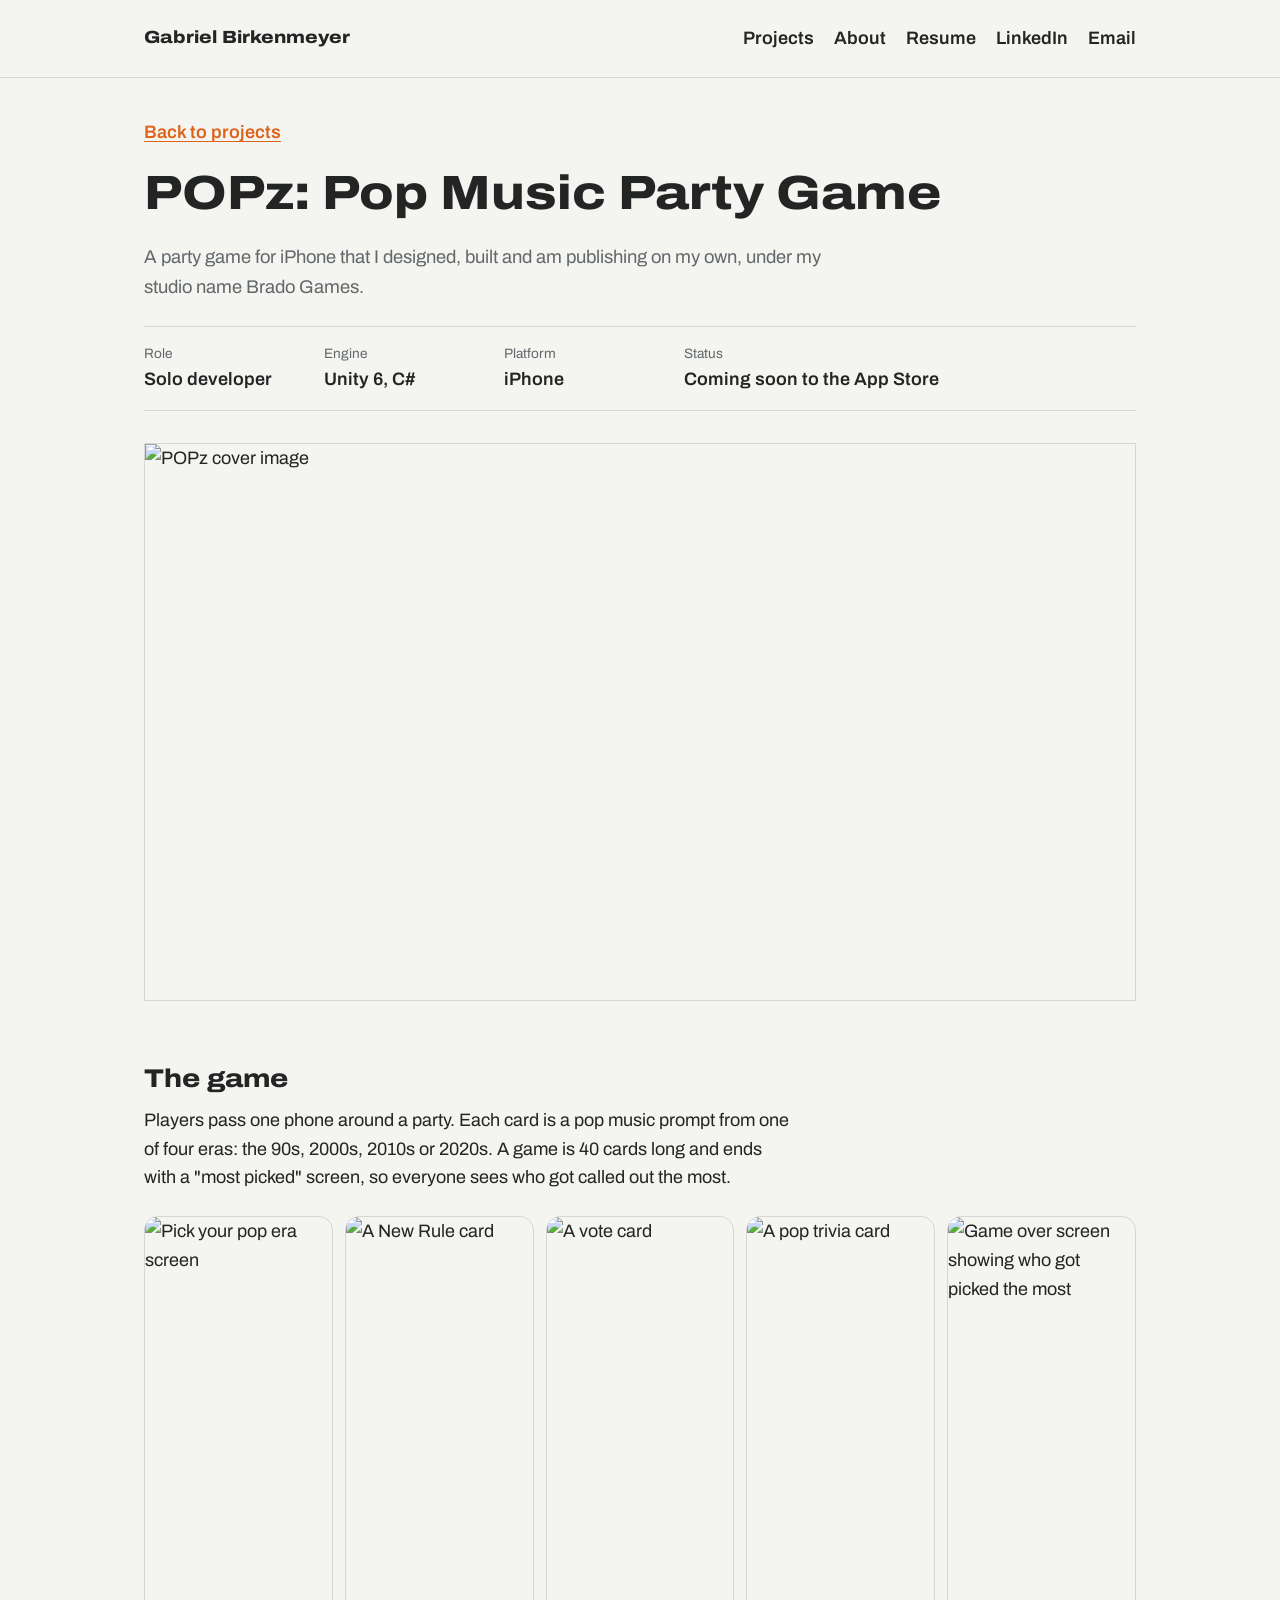
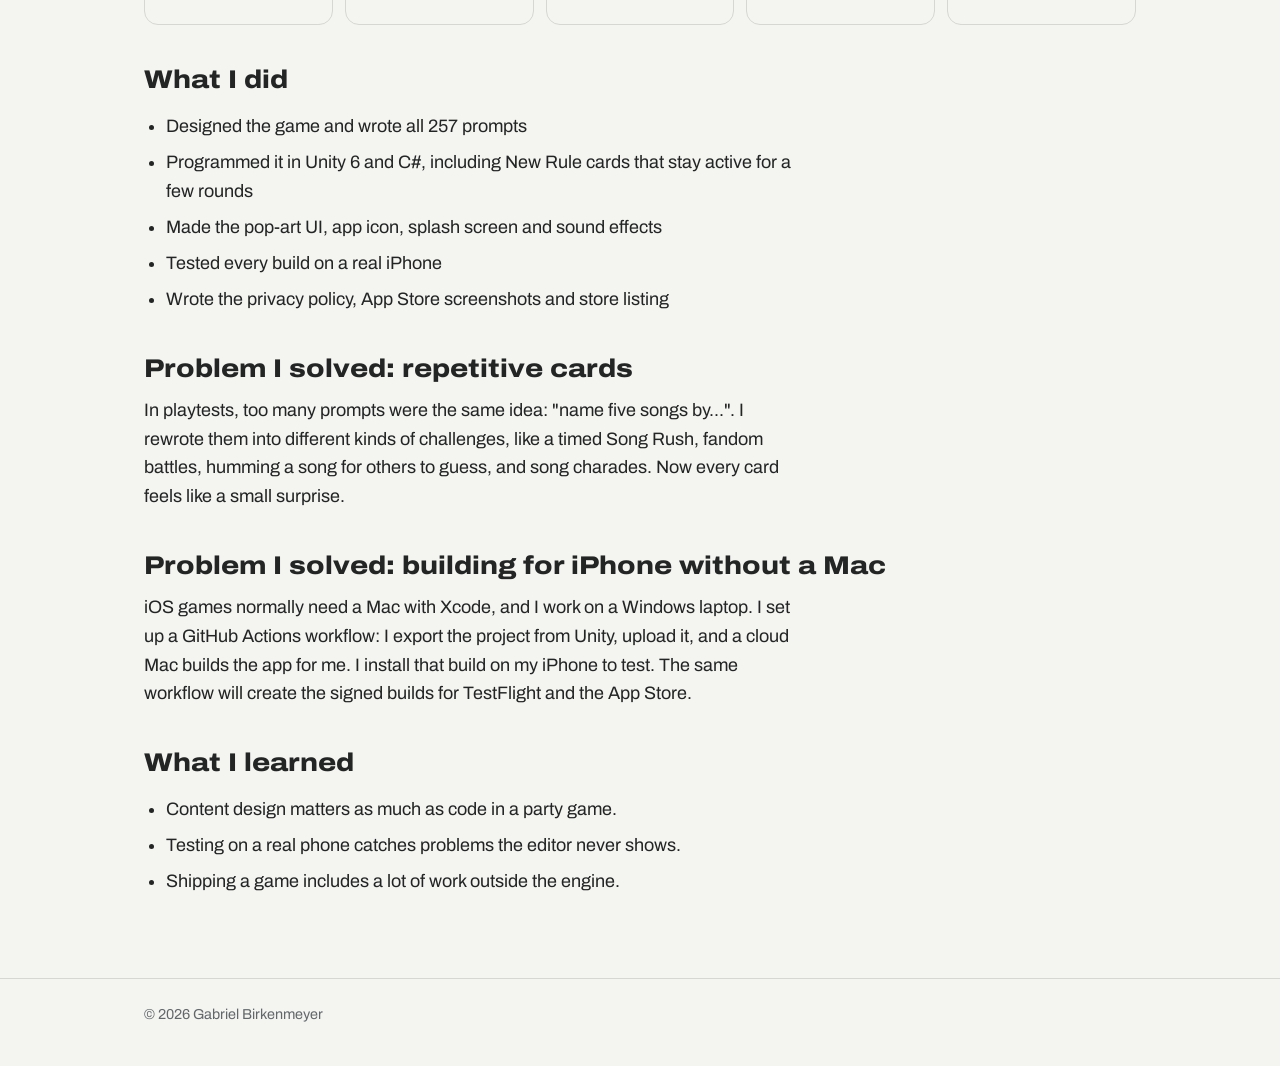
==== popz.html @ ca44f0bb "Add files via upload" ====
<!DOCTYPE html>
<html lang="en">
<head>
  <meta charset="UTF-8">
  <meta name="viewport" content="width=device-width, initial-scale=1">
  <title>POPz — Gabriel Birkenmeyer</title>
  <meta name="description" content="How I made POPz, a pop music party game for iPhone, in Unity 6.">

  <link rel="preconnect" href="https://fonts.googleapis.com">
  <link rel="preconnect" href="https://fonts.gstatic.com" crossorigin>
  <link href="https://fonts.googleapis.com/css2?family=Archivo:wdth,wght@62..125,400..800&display=swap" rel="stylesheet">
  <link rel="stylesheet" href="style.css">
</head>
<body>

  <header class="site-header">
    <div class="wrap">
      <a class="logo" href="index.html">Gabriel Birkenmeyer</a>
      <nav class="site-nav" aria-label="Main">
        <a href="index.html#projects">Projects</a>
        <a href="index.html#about">About</a>
        <a href="resume.pdf">Resume</a>
        <a href="https://www.linkedin.com/in/your-profile">LinkedIn</a>
        <a href="mailto:gabrielprado242@gmail.com">Email</a>
      </nav>
    </div>
  </header>

  <main>

    <!-- ===================== TOP ===================== -->
    <section class="project-top">
      <div class="wrap">
        <a class="back" href="index.html#projects">Back to projects</a>
        <h1>POPz: Pop Music Party Game</h1>
        <p class="lede">A party game for iPhone that I designed, built and am publishing on my own, under my studio name Brado Games.</p>

        <dl class="facts">
          <div><dt>Role</dt><dd>Solo developer</dd></div>
          <div><dt>Engine</dt><dd>Unity 6, C#</dd></div>
          <div><dt>Platform</dt><dd>iPhone</dd></div>
          <div><dt>Status</dt><dd>Coming soon to the App Store</dd></div>
        </dl>

        <img class="cover" src="images/popz-cover.png" alt="POPz cover image">
      </div>
    </section>

    <!-- ===================== DETAILS ===================== -->
    <section class="project-body">
      <div class="wrap">

        <h2>The game</h2>
        <p>
          Players pass one phone around a party. Each card is a pop music prompt from
          one of four eras: the 90s, 2000s, 2010s or 2020s. A game is 40 cards long and
          ends with a "most picked" screen, so everyone sees who got called out the most.
        </p>

        <!-- Your 5 App Store screenshots -->
        <div class="shots">
          <img src="images/popz-1.png" alt="Pick your pop era screen">
          <img src="images/popz-2.png" alt="A New Rule card">
          <img src="images/popz-3.png" alt="A vote card">
          <img src="images/popz-4.png" alt="A pop trivia card">
          <img src="images/popz-5.png" alt="Game over screen showing who got picked the most">
        </div>

        <h2>What I did</h2>
        <ul>
          <li>Designed the game and wrote all 257 prompts</li>
          <li>Programmed it in Unity 6 and C#, including New Rule cards that stay active for a few rounds</li>
          <li>Made the pop-art UI, app icon, splash screen and sound effects</li>
          <li>Tested every build on a real iPhone</li>
          <li>Wrote the privacy policy, App Store screenshots and store listing</li>
        </ul>

        <h2>Problem I solved: repetitive cards</h2>
        <p>
          In playtests, too many prompts were the same idea: "name five songs by...".
          I rewrote them into different kinds of challenges, like a timed Song Rush,
          fandom battles, humming a song for others to guess, and song charades.
          Now every card feels like a small surprise.
        </p>

        <h2>Problem I solved: building for iPhone without a Mac</h2>
        <p>
          iOS games normally need a Mac with Xcode, and I work on a Windows laptop.
          I set up a GitHub Actions workflow: I export the project from Unity, upload it,
          and a cloud Mac builds the app for me. I install that build on my iPhone to test.
          The same workflow will create the signed builds for TestFlight and the App Store.
        </p>

        <h2>What I learned</h2>
        <ul>
          <li>Content design matters as much as code in a party game.</li>
          <li>Testing on a real phone catches problems the editor never shows.</li>
          <li>Shipping a game includes a lot of work outside the engine.</li>
        </ul>

      </div>
    </section>

  </main>

  <footer class="site-footer">
    <div class="wrap">© 2026 Gabriel Birkenmeyer</div>
  </footer>

  <script src="lightbox.js"></script>
</body>
</html>
---- style.css ----
/* =========================================================
   Gabriel Birkenmeyer — portfolio
   Simple layout: intro + clickable project pictures.
   Each picture opens that project's own page.
   ========================================================= */

/* ---------- 1. Colors and sizes (change the look here) ---------- */
:root {
  --bg:      #F4F4F1;   /* page background */
  --text:    #222524;   /* main text */
  --muted:   #62676A;   /* secondary text */
  --line:    #D6D7D2;   /* thin lines and image borders */
  --accent:  #E0631A;   /* links and hover color */

  --font: "Archivo", system-ui, sans-serif;
  --max: 1040px;        /* max page width */
  --gutter: 24px;
}

/* ---------- 2. Base ---------- */
* { box-sizing: border-box; }

body {
  margin: 0;
  background: var(--bg);
  color: var(--text);
  font-family: var(--font);
  font-size: 18px;
  line-height: 1.6;
}

img { max-width: 100%; display: block; }

a { color: var(--accent); text-underline-offset: 3px; }
a:hover { color: var(--text); }

:focus-visible { outline: 3px solid var(--accent); outline-offset: 3px; }

h1, h2, h3 {
  font-weight: 800;
  font-stretch: 115%;          /* a bit wider for headings */
  line-height: 1.1;
  margin: 0 0 0.5em;
}
h1 { font-size: clamp(2rem, 5vw, 3rem); }
h2 { font-size: 1.6rem; }
h3 { font-size: 1.2rem; }

p { margin: 0 0 1em; max-width: 65ch; }

.wrap {
  max-width: var(--max);
  margin: 0 auto;
  padding: 0 var(--gutter);
}

/* ---------- 3. Header ---------- */
.site-header { padding: 24px 0; border-bottom: 1px solid var(--line); }
.site-header .wrap {
  display: flex;
  justify-content: space-between;
  align-items: center;
  flex-wrap: wrap;
  gap: 12px 24px;
}
.logo {
  font-weight: 800;
  font-stretch: 115%;
  font-size: 1.1rem;
  color: var(--text);
  text-decoration: none;
}
.site-nav { display: flex; flex-wrap: wrap; gap: 20px; }
.site-nav a { color: var(--text); text-decoration: none; font-weight: 600; }
.site-nav a:hover { color: var(--accent); }

/* ---------- 4. Home page intro ---------- */
.intro { padding: 56px 0 40px; }
.intro p { color: var(--muted); font-size: 1.15rem; }

/* ---------- 5. Project pictures on the home page ---------- */
.projects { padding-bottom: 64px; }
.projects h2 { margin-top: 24px; }

.grid {
  display: grid;
  grid-template-columns: repeat(2, 1fr);
  gap: 32px;
  margin-bottom: 40px;
}

/* the featured project takes the full width */
.card.featured { grid-column: 1 / -1; }

.card {
  display: block;
  color: var(--text);
  text-decoration: none;
}
.card img {
  width: 100%;
  aspect-ratio: 16 / 9;
  object-fit: cover;
  border: 1px solid var(--line);
  transition: opacity 0.15s;
}
.card:hover img { opacity: 0.85; }
.card:hover h3 { color: var(--accent); }
.card h3 { margin: 14px 0 4px; }
.card .role { color: var(--muted); font-size: 0.95rem; margin: 0; }

/* ---------- 6. About (home page) ---------- */
.about { padding: 48px 0 64px; border-top: 1px solid var(--line); }
.about .tools { color: var(--muted); }

/* ---------- 7. Project pages ---------- */
.project-top { padding: 40px 0 24px; }
.back { display: inline-block; margin-bottom: 20px; font-weight: 600; }
.project-top .lede { font-size: 1.15rem; color: var(--muted); }

.facts {
  display: flex;
  flex-wrap: wrap;
  gap: 12px 40px;
  margin: 24px 0 32px;
  padding: 16px 0;
  border-top: 1px solid var(--line);
  border-bottom: 1px solid var(--line);
}
.facts div { min-width: 140px; }
.facts dt { color: var(--muted); font-size: 0.85rem; }
.facts dd { margin: 0; font-weight: 600; }

.cover {
  width: 100%;
  aspect-ratio: 16 / 9;
  object-fit: cover;
  border: 1px solid var(--line);
}

.project-body { padding: 40px 0 64px; }
.project-body h2 { margin-top: 1.6em; }
.project-body h2:first-child { margin-top: 0; }
.project-body ul { max-width: 65ch; padding-left: 1.2em; }
.project-body li { margin-bottom: 0.4em; }

/* screenshots row (phone screenshots for POPz) */
.shots {
  display: grid;
  grid-template-columns: repeat(5, 1fr);
  gap: 12px;
  margin: 24px 0 8px;
}
.shots img {
  aspect-ratio: 1290 / 2796;
  object-fit: cover;
  border-radius: 14px;
  border: 1px solid var(--line);
}
/* wide screenshots (for PC/Unity games) */
.shots.wide { grid-template-columns: repeat(2, 1fr); }
.shots.wide img { aspect-ratio: 16 / 9; border-radius: 0; }

/* screenshots with a caption under them (before / after pairs) */
.shots figure { margin: 0; }
.shots figcaption { color: var(--muted); font-size: 0.9rem; margin-top: 6px; }
/* top-down map shots are less wide, so they keep more of the picture */
.shots.wide.map img { aspect-ratio: 3 / 2; }

/* ---------- 8. Image viewer (lightbox.js) ---------- */
.zoomable { cursor: zoom-in; }

.viewer {
  border: none;
  padding: 0;
  background: transparent;
  max-width: 94vw;
  max-height: 94vh;
  overflow: visible;
}
.viewer::backdrop { background: rgba(10, 10, 12, 0.88); }
.viewer img {
  max-width: 94vw;
  max-height: 90vh;
  width: auto;
  height: auto;
  object-fit: contain;
  border-radius: 12px;
}
.viewer-close {
  position: fixed;
  top: 16px;
  right: 20px;
  width: 48px;
  height: 48px;
  border: none;
  border-radius: 50%;
  background: #fff;
  color: var(--text);
  font-size: 32px;
  line-height: 1;
  cursor: pointer;
}
.viewer-close:hover { background: var(--accent); color: #fff; }

/* ---------- 9. Footer ---------- */
.site-footer {
  border-top: 1px solid var(--line);
  padding: 24px 0 40px;
  color: var(--muted);
  font-size: 0.9rem;
}

/* ---------- 10. Phones ---------- */
@media (max-width: 700px) {
  :root { --gutter: 16px; }
  body { font-size: 17px; }
  .grid { grid-template-columns: 1fr; gap: 28px; }
  .shots { grid-template-columns: repeat(3, 1fr); }
  .shots img:nth-child(n+4) { display: none; }
  .shots.wide { grid-template-columns: 1fr; }
  .shots.wide img:nth-child(n+4) { display: block; }
}
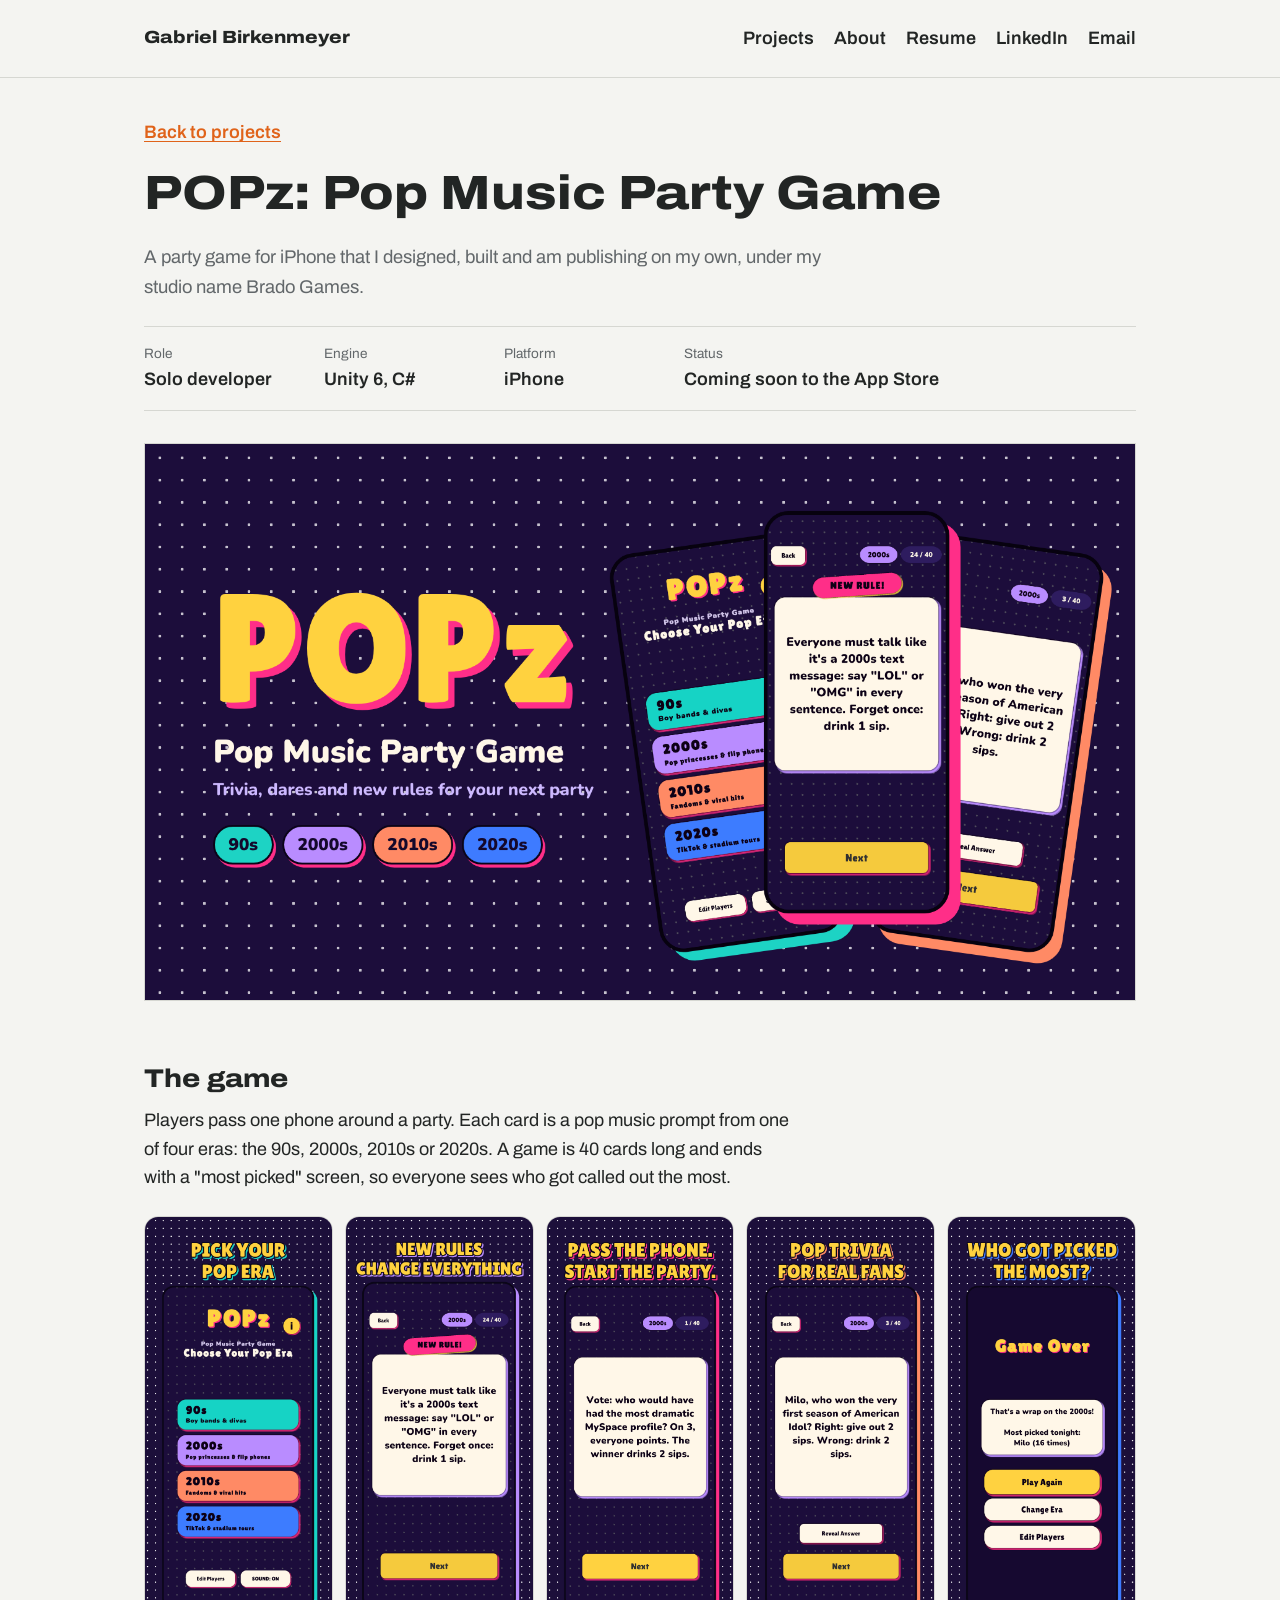
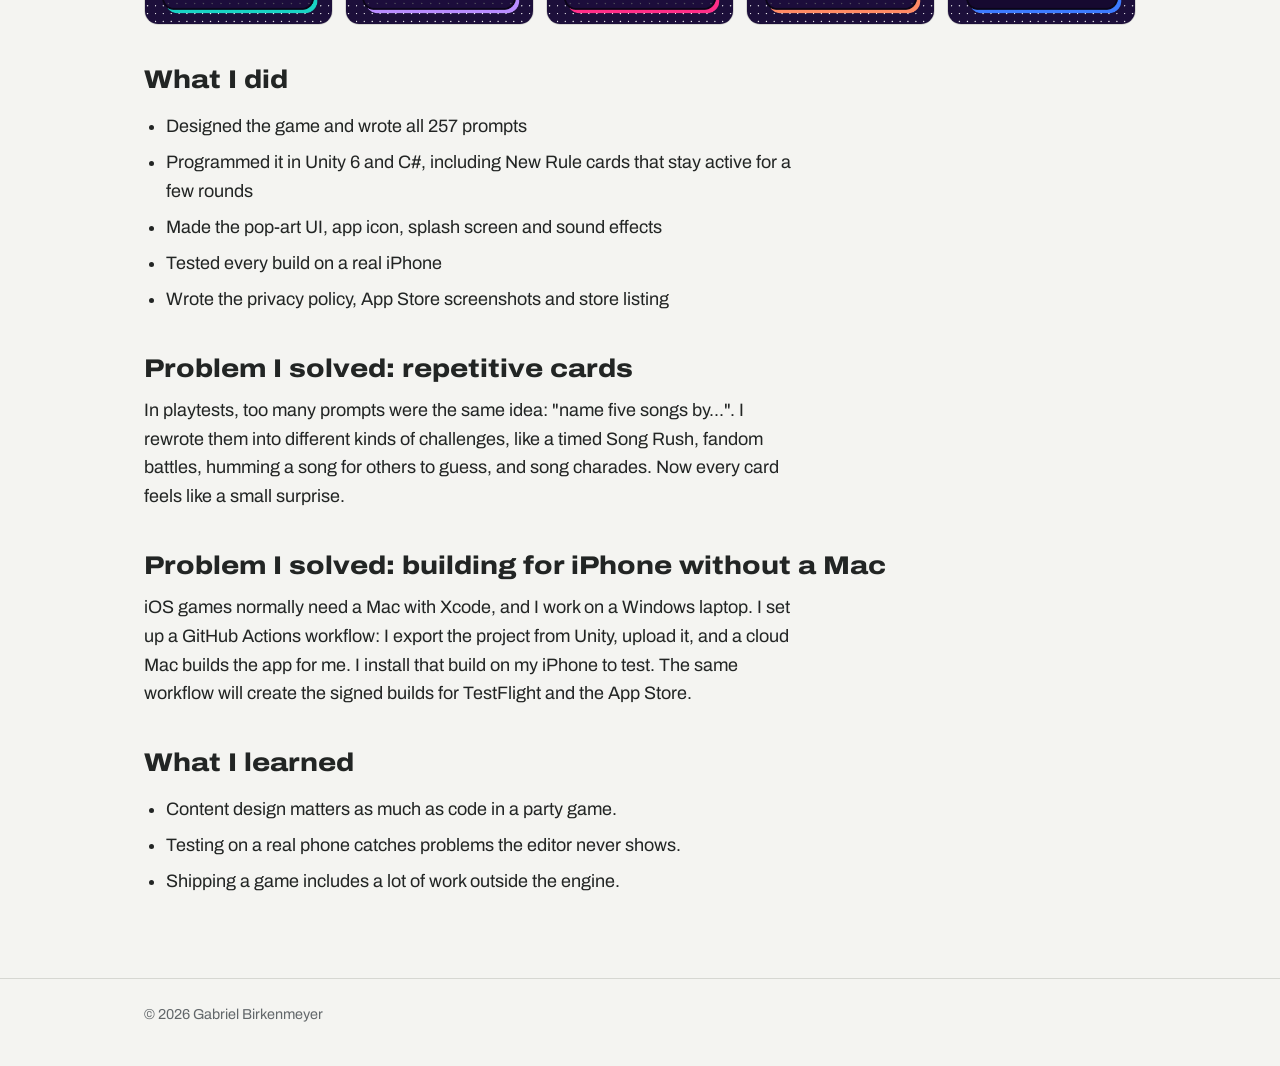
==== commit 8538d0fd: "Add files via upload" ====
--- a/popz.html
+++ b/popz.html
@@ -20,7 +20,7 @@
         <a href="index.html#projects">Projects</a>
         <a href="index.html#about">About</a>
         <a href="resume.pdf">Resume</a>
-        <a href="https://www.linkedin.com/in/your-profile">LinkedIn</a>
+        <a href="https://www.linkedin.com/in/gabriel-prado-340322141">LinkedIn</a>
         <a href="mailto:gabrielprado242@gmail.com">Email</a>
       </nav>
     </div>
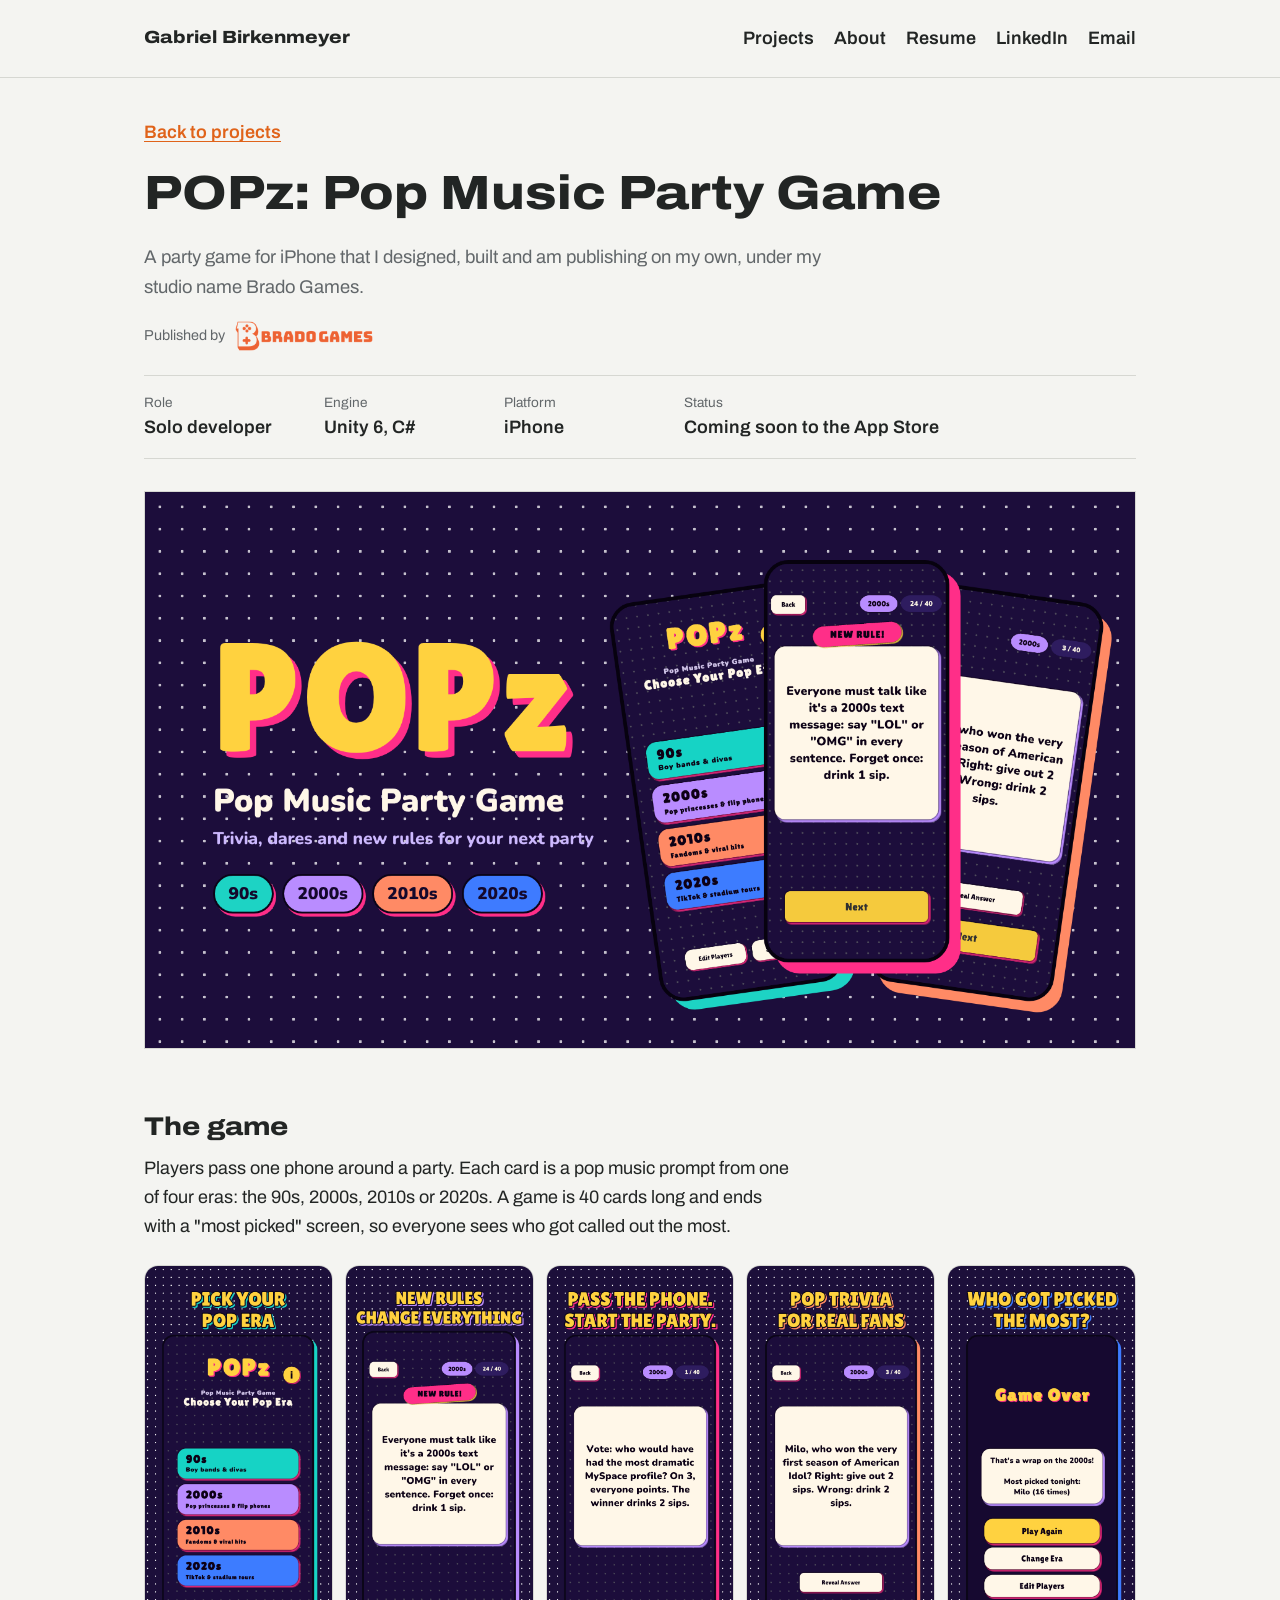
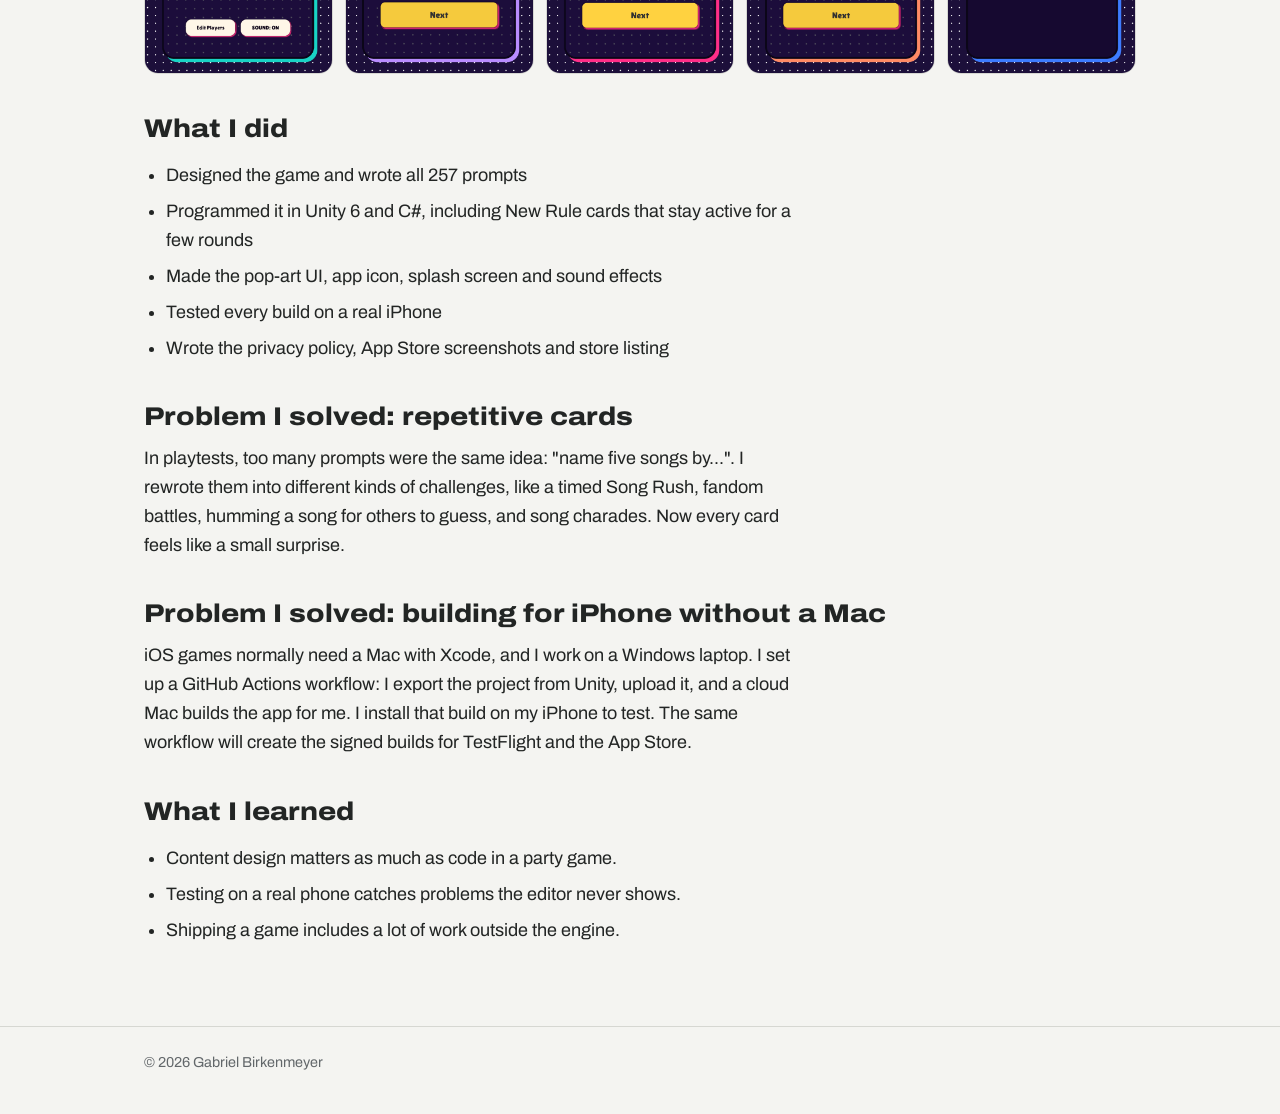
==== commit ebd821c4: "Add files via upload" ====
--- a/popz.html
+++ b/popz.html
@@ -34,6 +34,7 @@
         <a class="back" href="index.html#projects">Back to projects</a>
         <h1>POPz: Pop Music Party Game</h1>
         <p class="lede">A party game for iPhone that I designed, built and am publishing on my own, under my studio name Brado Games.</p>
+        <p class="studio">Published by <img src="images/brado-games-logo.png" alt="Brado Games logo"></p>
 
         <dl class="facts">
           <div><dt>Role</dt><dd>Solo developer</dd></div>
--- a/style.css
+++ b/style.css
@@ -138,6 +138,11 @@
   border: 1px solid var(--line);
 }
 
+/* gameplay video at the top of a project page */
+.hero { margin: 0; }
+video.cover { display: block; background: #000; }
+.hero figcaption { color: var(--muted); font-size: 0.9rem; margin-top: 8px; }
+
 .project-body { padding: 40px 0 64px; }
 .project-body h2 { margin-top: 1.6em; }
 .project-body h2:first-child { margin-top: 0; }
@@ -166,6 +171,44 @@
 .shots figcaption { color: var(--muted); font-size: 0.9rem; margin-top: 6px; }
 /* top-down map shots are less wide, so they keep more of the picture */
 .shots.wide.map img { aspect-ratio: 3 / 2; }
+
+/* model turnaround shots (the chicken and the egg) */
+.shots.models { grid-template-columns: repeat(4, 1fr); }
+.shots.models img { aspect-ratio: 1 / 1; border-radius: 0; }
+
+/* gameplay videos */
+.videos {
+  display: grid;
+  grid-template-columns: repeat(2, 1fr);
+  gap: 12px;
+  margin: 24px 0 8px;
+}
+.videos figure { margin: 0; }
+.videos video {
+  display: block;
+  width: 100%;
+  aspect-ratio: 16 / 9;
+  object-fit: cover;
+  background: #000;
+  border: 1px solid var(--line);
+}
+.videos figcaption { color: var(--muted); font-size: 0.9rem; margin-top: 6px; }
+
+/* playtest log table (what I found / what I changed) */
+.log {
+  width: 100%;
+  border-collapse: collapse;
+  margin: 16px 0 24px;
+  font-size: 0.95rem;
+}
+.log th, .log td {
+  text-align: left;
+  vertical-align: top;
+  padding: 10px 12px;
+  border-bottom: 1px solid var(--line);
+}
+.log th { font-weight: 700; border-bottom: 2px solid var(--text); }
+.log td:first-child { width: 42%; color: var(--muted); }
 
 /* ---------- 8. Image viewer (lightbox.js) ---------- */
 .zoomable { cursor: zoom-in; }
@@ -220,4 +263,24 @@
   .shots img:nth-child(n+4) { display: none; }
   .shots.wide { grid-template-columns: 1fr; }
   .shots.wide img:nth-child(n+4) { display: block; }
-}
+  .shots.models { grid-template-columns: repeat(2, 1fr); }
+  .videos { grid-template-columns: 1fr; }
+}
+
+/* "Play in your browser" button on project pages */
+.play-btn {
+  display: inline-block;
+  margin: 8px 0 4px;
+  padding: 12px 22px;
+  background: var(--accent);
+  color: #fff;
+  font-weight: 700;
+  text-decoration: none;
+  border-radius: 6px;
+}
+.play-btn:hover { background: var(--text); color: #fff; }
+.play-note { color: var(--muted); font-size: 0.9rem; margin: 6px 0 24px; }
+
+/* Small Brado Games logo (studio label) */
+.studio { display: flex; align-items: center; gap: 10px; color: var(--muted); font-size: 0.9rem; margin: 4px 0 20px; }
+.studio img { height: 30px; width: auto; display: block; }
